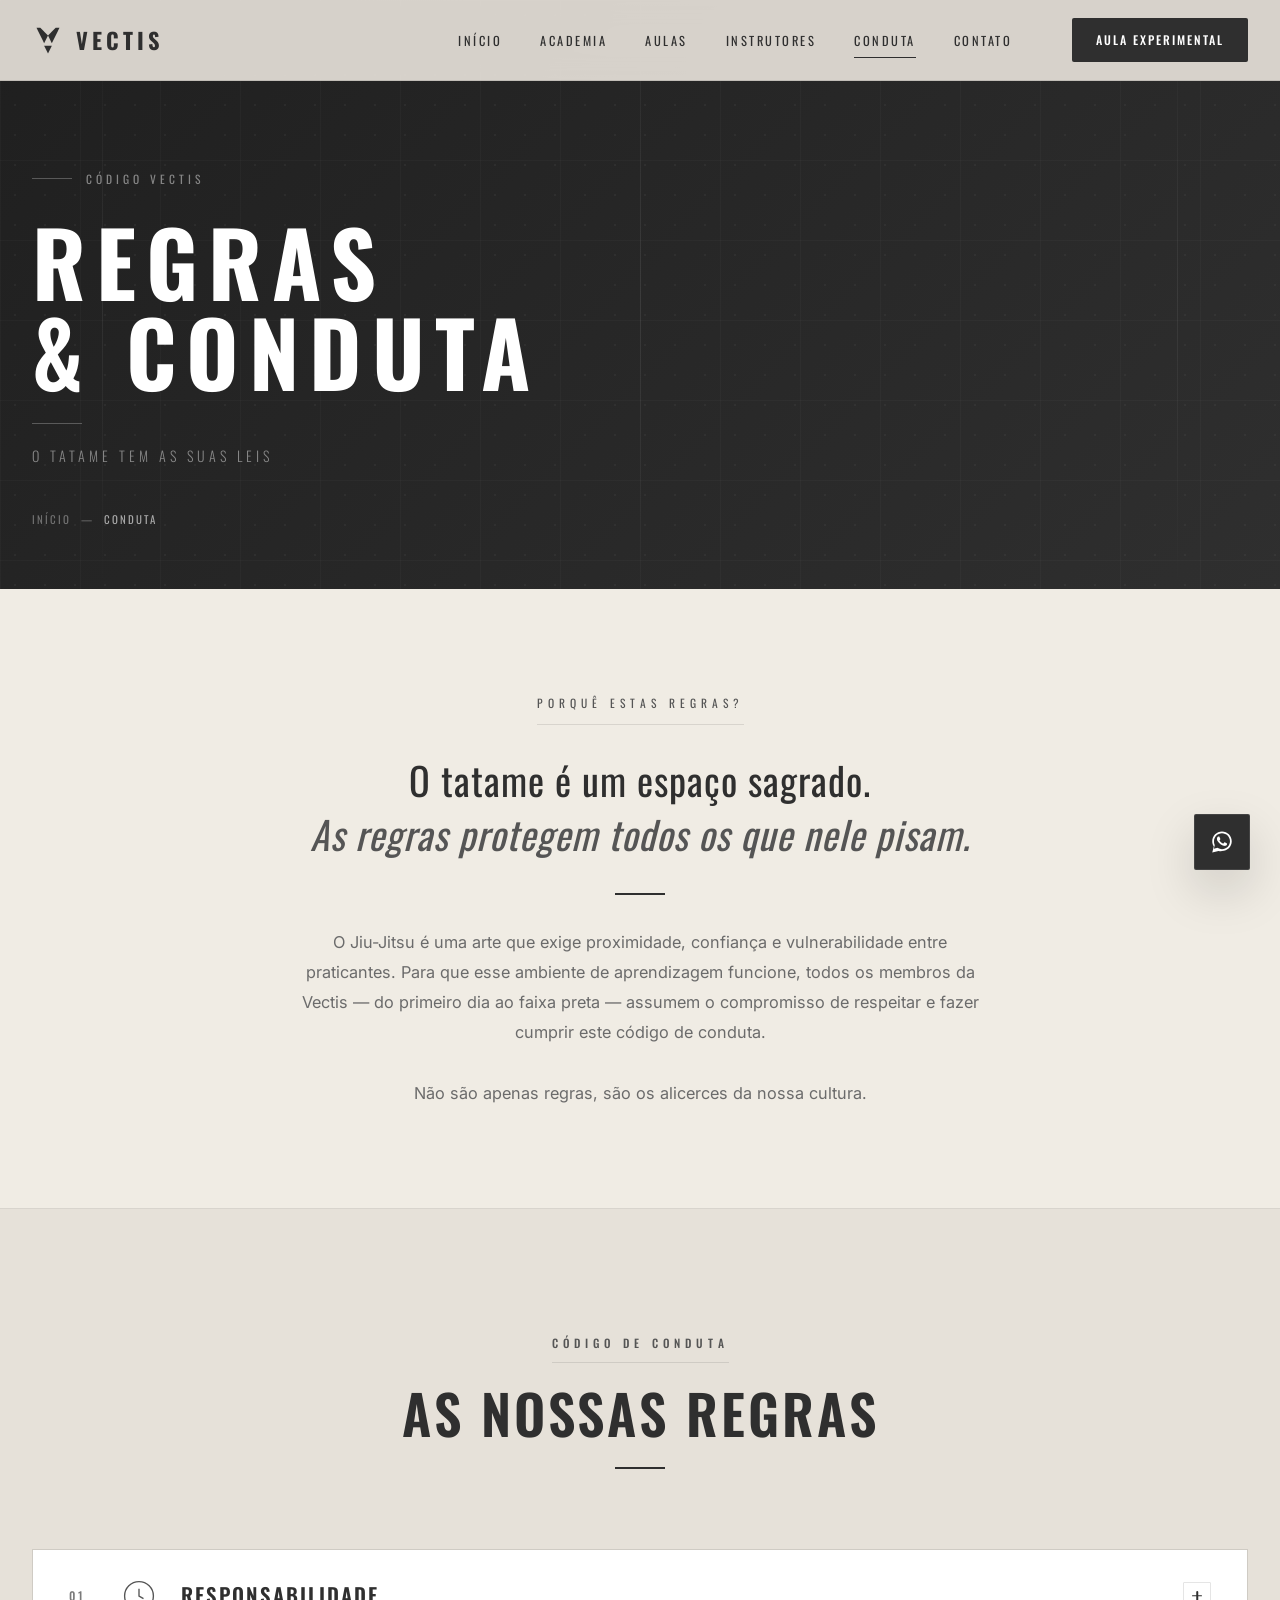
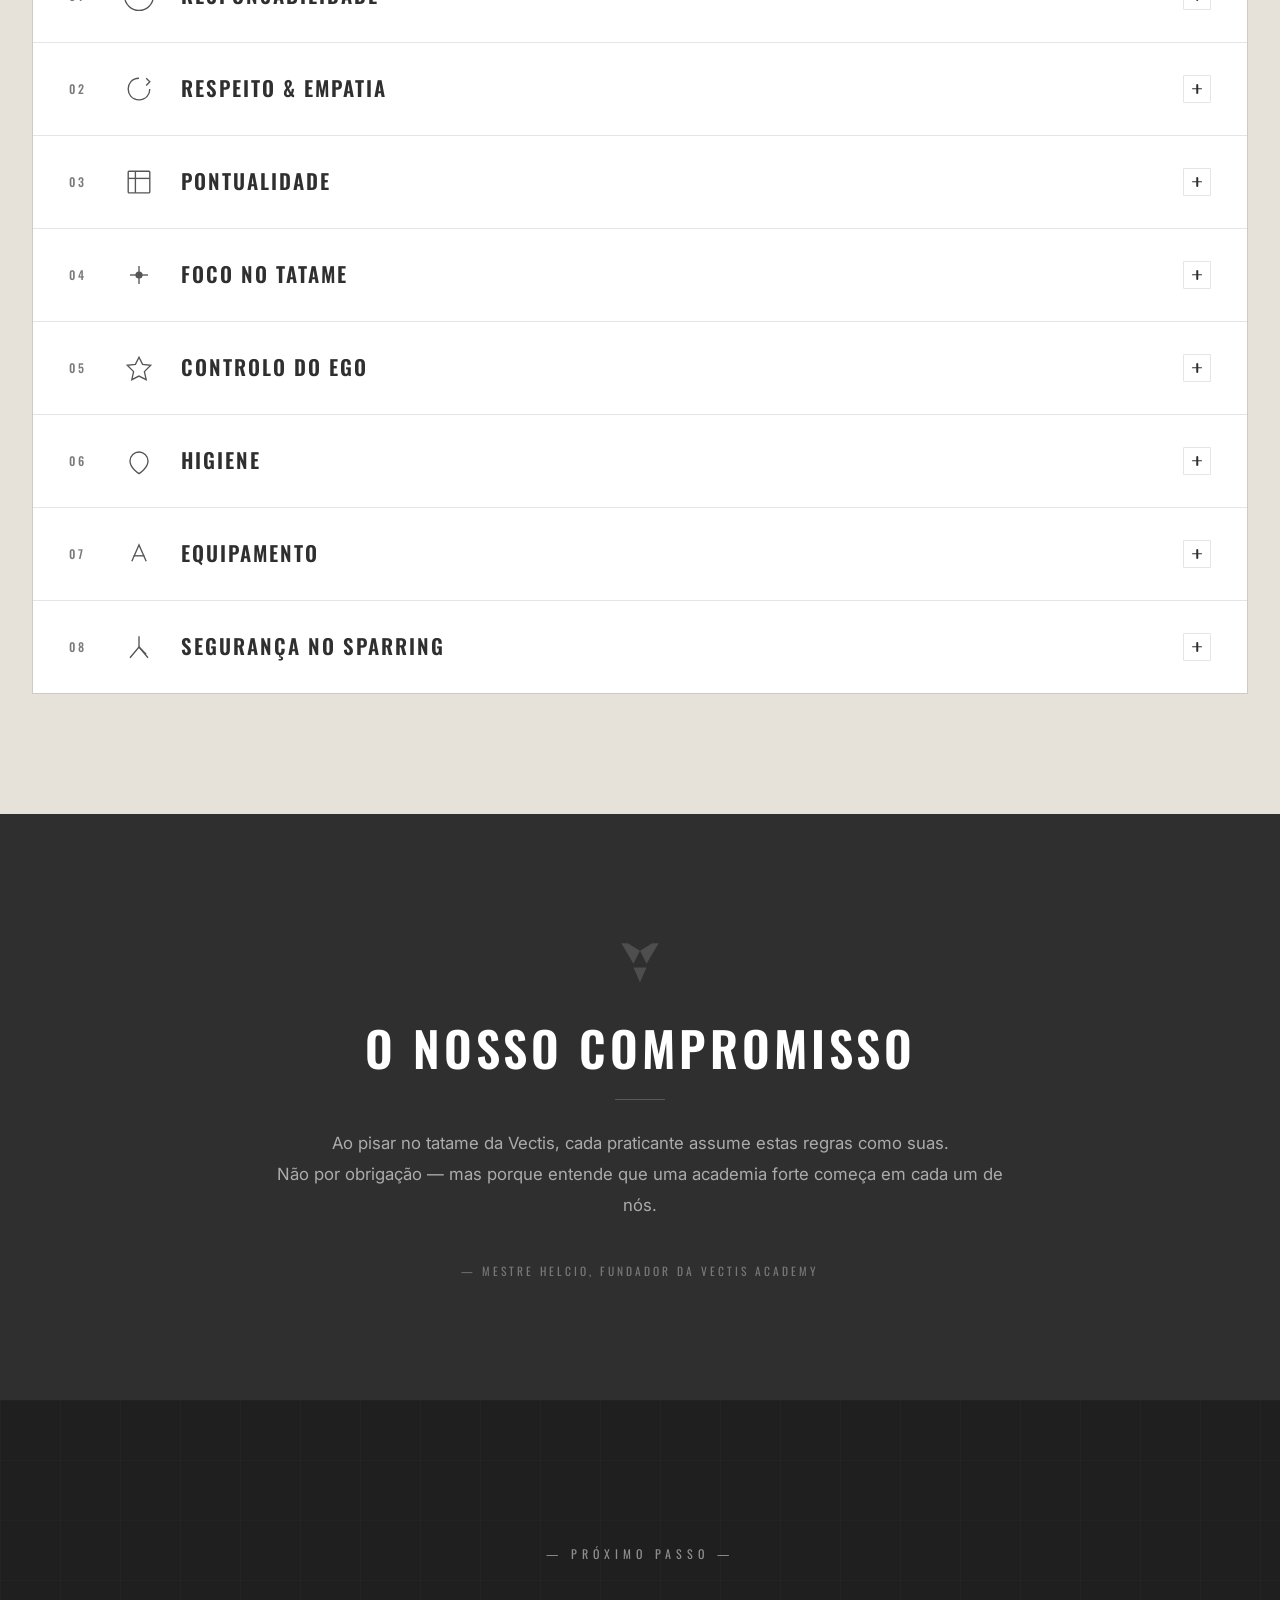
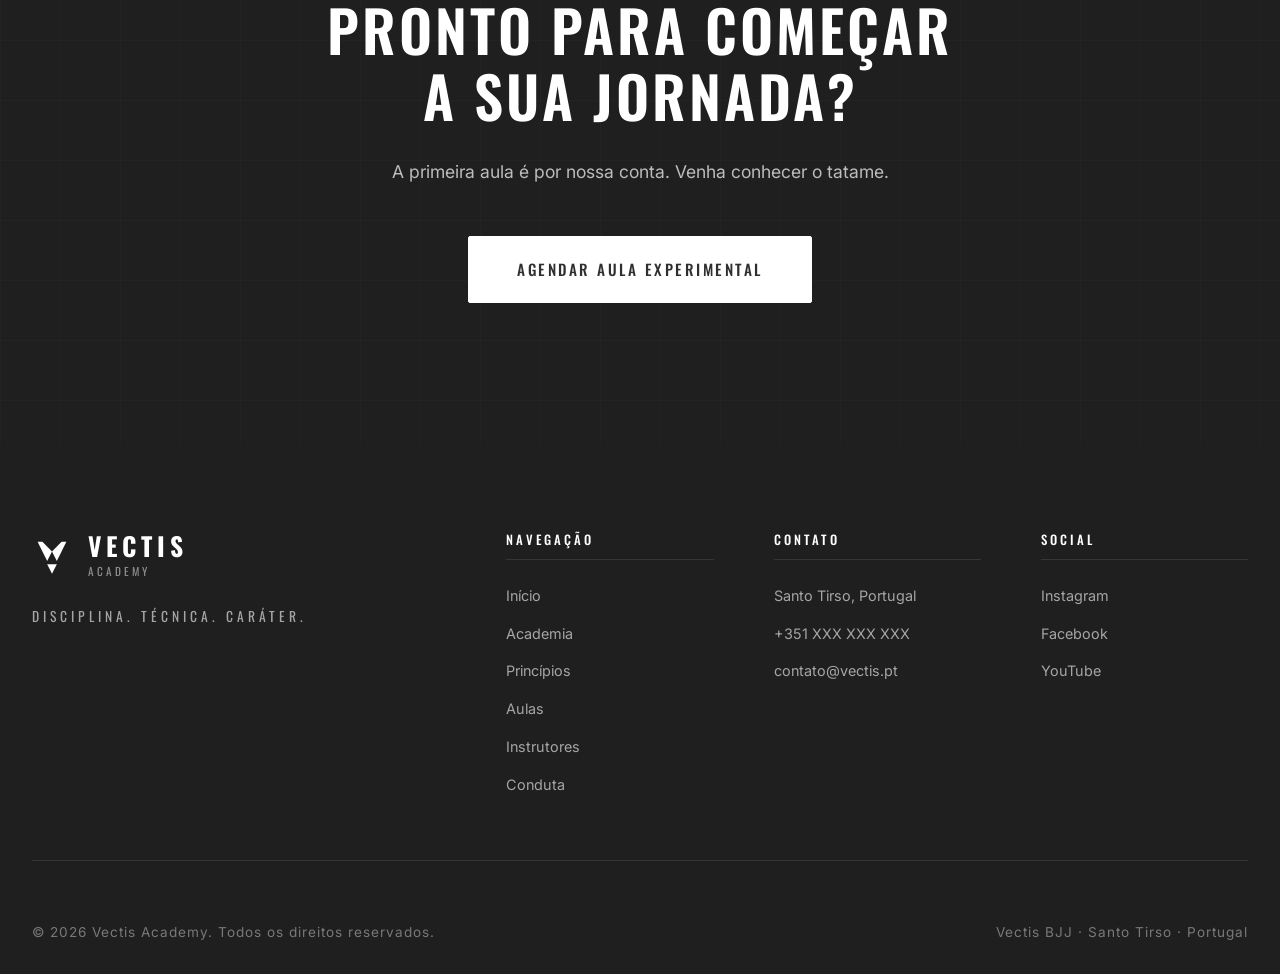
==== conduta.html @ 17b8d573 "initial commit" ====
<!DOCTYPE html>
<html lang="pt-PT">

<head>
    <meta charset="UTF-8">
    <meta name="viewport" content="width=device-width, initial-scale=1.0">
    <title>Regras & Conduta — VECTIS Academy</title>
    <meta name="description"
        content="Código de conduta da VECTIS Academy. Respeito, higiene, disciplina e ego controlado — as regras que definem a nossa cultura de tatame.">
    <link rel="preconnect" href="https://fonts.googleapis.com">
    <link rel="preconnect" href="https://fonts.gstatic.com" crossorigin>
    <link
        href="https://fonts.googleapis.com/css2?family=Oswald:wght@300;400;500;600;700&family=Inter:wght@300;400;500;600;700&display=swap"
        rel="stylesheet">
    <link rel="stylesheet" href="styles.css">
    <link rel="stylesheet" href="conduta.css">
</head>

<body>

    <!-- ========== HEADER ========== -->
    <header class="header" id="header">
        <nav class="nav container">
            <a href="index.html" class="nav__logo">
                <span class="nav__logo-mark">
                    <svg viewBox="0 0 100 100" fill="none" xmlns="http://www.w3.org/2000/svg">
                        <path d="M50 92 L62 68 L38 68 Z" fill="currentColor" />
                        <path d="M14 12 L38 60 L50 36 L26 12 Z" fill="currentColor" />
                        <path d="M86 12 L62 60 L50 36 L74 12 Z" fill="currentColor" />
                    </svg>
                </span>
                <span class="nav__logo-text">VECTIS</span>
            </a>
            <ul class="nav__menu" id="nav-menu">
                <li><a href="index.html" class="nav__link">Início</a></li>
                <li><a href="index.html#sobre" class="nav__link">Academia</a></li>
                <li><a href="index.html#aulas" class="nav__link">Aulas</a></li>
                <li><a href="instrutores.html" class="nav__link">Instrutores</a></li>
                <li><a href="conduta.html" class="nav__link active">Conduta</a></li>
                <li><a href="index.html#contato" class="nav__link">Contato</a></li>
            </ul>
            <a href="index.html#contato" class="nav__cta">Aula Experimental</a>
            <div class="nav__toggle" id="nav-toggle">
                <span></span><span></span><span></span>
            </div>
        </nav>
    </header>

    <!-- ========== PAGE HERO ========== -->
    <section class="page-hero">
        <div class="page-hero__bg"></div>
        <div class="page-hero__grid"></div>
        <div class="page-hero__lines">
            <span class="page-hero__line"></span>
            <span class="page-hero__line"></span>
            <span class="page-hero__line"></span>
        </div>
        <div class="container page-hero__container">
            <div class="page-hero__content reveal-up">
                <div class="page-hero__badge">
                    <span class="page-hero__badge-line"></span>
                    <span>Código Vectis</span>
                </div>
                <h1 class="page-hero__title">Regras<br>&amp; Conduta</h1>
                <div class="page-hero__divider"></div>
                <p class="page-hero__subtitle">O tatame tem as suas leis</p>
                <nav class="page-hero__breadcrumb" aria-label="Breadcrumb">
                    <a href="index.html">Início</a>
                    <span>—</span>
                    <span class="page-hero__breadcrumb--current">Conduta</span>
                </nav>
            </div>
        </div>
    </section>

    <!-- ========== INTRO ========== -->
    <section class="conduct-intro">
        <div class="container">
            <div class="conduct-intro__inner reveal-up">
                <span class="conduct-intro__label">Porquê estas regras?</span>
                <h2 class="conduct-intro__title">
                    O tatame é um espaço sagrado.<br>
                    <em>As regras protegem todos os que nele pisam.</em>
                </h2>
                <div class="conduct-intro__rule"></div>
                <p class="conduct-intro__text">
                    O Jiu-Jitsu é uma arte que exige proximidade, confiança e vulnerabilidade entre praticantes.
                    Para que esse ambiente de aprendizagem funcione, todos os membros da Vectis — do primeiro dia ao
                    faixa preta — assumem o compromisso de respeitar e fazer cumprir este código de conduta.<br><br>
                    Não são apenas regras, são os alicerces da nossa cultura.
                </p>
            </div>
        </div>
    </section>

    <!-- ========== RULES ========== -->
    <section class="rules">
        <div class="container">
            <div class="section__header">
                <span class="section__tag">Código de Conduta</span>
                <h2 class="section__title">As Nossas Regras</h2>
                <div class="section__divider"></div>
            </div>

            <div class="rules__list">

                <!-- Rule 01 -->
                <article class="rule-item reveal-up" id="rule-01">
                    <button class="rule-item__header" aria-expanded="false" aria-controls="rule-01-body">
                        <div class="rule-item__left">
                            <span class="rule-item__num">01</span>
                            <div class="rule-item__icon">
                                <svg viewBox="0 0 40 40" fill="none" stroke="currentColor" stroke-width="1.5">
                                    <circle cx="20" cy="20" r="16" />
                                    <path d="M20 12v8l5 3" />
                                </svg>
                            </div>
                            <h3 class="rule-item__title">Responsabilidade</h3>
                        </div>
                        <span class="rule-item__toggle" aria-hidden="true"></span>
                    </button>
                    <div class="rule-item__body" id="rule-01-body" role="region">
                        <div class="rule-item__content">
                            <p>Precisamos uns dos outros para evoluir, o trabalho em equipe é fundamental. As suas
                                ações afetam todos ao seu redor e a academia, seja responsável e pense bem nas
                                consequências dos seus atos antes de tomar decisões.</p>
                            <p>Consistência no treino, respeito pelo tempo
                                do instrutor e colegas, assumir os erros cometidos com humildade e vontade de
                                melhorar.</p>
                        </div>
                    </div>
                </article>

                <!-- Rule 02 -->
                <article class="rule-item reveal-up" id="rule-02">
                    <button class="rule-item__header" aria-expanded="false" aria-controls="rule-02-body">
                        <div class="rule-item__left">
                            <span class="rule-item__num">02</span>
                            <div class="rule-item__icon">
                                <svg viewBox="0 0 40 40" fill="none" stroke="currentColor" stroke-width="1.5">
                                    <path d="M20 8 C12 8 8 14 8 20 C8 26 12 32 20 32 C28 32 32 26 32 20" />
                                    <path d="M28 8 L32 12 L28 16" />
                                </svg>
                            </div>
                            <h3 class="rule-item__title">Respeito &amp; Empatia</h3>
                        </div>
                        <span class="rule-item__toggle" aria-hidden="true"></span>
                    </button>
                    <div class="rule-item__body" id="rule-02-body" role="region">
                        <div class="rule-item__content">
                            <p>Numa equipe existirão sempre diferentes opiniões é normal não concordar a 100%. No
                                entanto, isso não justifica qualquer comportamento desrespeitoso, frustrações não se
                                transformam em ataques pessoais.</p>
                            <p>Ser incapaz de entender o ponto de vista de outra pessoa não significa que essa pessoa
                                está errada, resolva divergências de forma construtiva. O respeito começa no cumprimento
                                ao entrar no tatame e estende-se ao cuidado com o parceiro de treino.</p>
                        </div>
                    </div>
                </article>

                <!-- Rule 03 -->
                <article class="rule-item reveal-up" id="rule-03">
                    <button class="rule-item__header" aria-expanded="false" aria-controls="rule-03-body">
                        <div class="rule-item__left">
                            <span class="rule-item__num">03</span>
                            <div class="rule-item__icon">
                                <svg viewBox="0 0 40 40" fill="none" stroke="currentColor" stroke-width="1.5">
                                    <rect x="8" y="8" width="24" height="24" rx="1" />
                                    <line x1="8" y1="16" x2="32" y2="16" />
                                    <line x1="16" y1="8" x2="16" y2="32" />
                                </svg>
                            </div>
                            <h3 class="rule-item__title">Pontualidade</h3>
                        </div>
                        <span class="rule-item__toggle" aria-hidden="true"></span>
                    </button>
                    <div class="rule-item__body" id="rule-03-body" role="region">
                        <div class="rule-item__content">
                            <p>Chegar na hora não é apenas um sinal de respeito para com o instrutor e os colegas de
                                treino, é essencial para uma aula eficaz. O aquecimento e a parte técnica inicial são
                                fundamentais para a segurança e progressão de todos.</p>
                            <p>Se chegar tarde, espere junto ao tatame e peça autorização ao professor antes de entrar.
                                Nunca interrompa uma aula em progresso sem aviso prévio.</p>
                        </div>
                    </div>
                </article>

                <!-- Rule 04 -->
                <article class="rule-item reveal-up" id="rule-04">
                    <button class="rule-item__header" aria-expanded="false" aria-controls="rule-04-body">
                        <div class="rule-item__left">
                            <span class="rule-item__num">04</span>
                            <div class="rule-item__icon">
                                <svg viewBox="0 0 40 40" fill="none" stroke="currentColor" stroke-width="1.5">
                                    <path d="M10 20 L30 20" />
                                    <path d="M20 10 L20 30" />
                                    <circle cx="20" cy="20" r="4" fill="currentColor" stroke="none" />
                                </svg>
                            </div>
                            <h3 class="rule-item__title">Foco no Tatame</h3>
                        </div>
                        <span class="rule-item__toggle" aria-hidden="true"></span>
                    </button>
                    <div class="rule-item__body" id="rule-04-body" role="region">
                        <div class="rule-item__content">
                            <p>O tatame é um local de treino e aprendizagem. Deixe telemóveis, distrações e conversas
                                fora do tema na zona de descanso. Embora momentos de leveza sejam naturais, evite
                                abordar assuntos de caráter político, religioso ou outros temas que dividam opiniões.
                            </p>
                            <p>Respeite o espaço, respeite quem está a treinar consigo, e entre no tatame com a intenção
                                clara: aprender e evoluir.</p>
                        </div>
                    </div>
                </article>

                <!-- Rule 05 -->
                <article class="rule-item reveal-up" id="rule-05">
                    <button class="rule-item__header" aria-expanded="false" aria-controls="rule-05-body">
                        <div class="rule-item__left">
                            <span class="rule-item__num">05</span>
                            <div class="rule-item__icon">
                                <svg viewBox="0 0 40 40" fill="none" stroke="currentColor" stroke-width="1.5">
                                    <path d="M20 8 L24 16 L33 17 L26 24 L28 33 L20 29 L12 33 L14 24 L7 17 L16 16 Z" />
                                </svg>
                            </div>
                            <h3 class="rule-item__title">Controlo do Ego</h3>
                        </div>
                        <span class="rule-item__toggle" aria-hidden="true"></span>
                    </button>
                    <div class="rule-item__body" id="rule-05-body" role="region">
                        <div class="rule-item__content">
                            <p>Para garantir o melhor ambiente de treino, todos têm de reconhecer as capacidades e
                                limitações do colega de treino. Mantenha o ego sob controlo e seja humilde tanto na
                                vitória como na derrota.</p>
                            <p>Se for apanhado <em>tap</em>, sorria, ajuste o kimono e tente novamente.<br>
                                Se apanhar alguém, respeite o tap, ajuste o kimono e tente novamente.<br>
                                A luta técnica é uma ferramenta de aprendizagem, não uma competição, persistir com força
                                excessiva não é
                                técnica é risco.</p>
                        </div>
                    </div>
                </article>

                <!-- Rule 06 -->
                <article class="rule-item reveal-up" id="rule-06">
                    <button class="rule-item__header" aria-expanded="false" aria-controls="rule-06-body">
                        <div class="rule-item__left">
                            <span class="rule-item__num">06</span>
                            <div class="rule-item__icon">
                                <svg viewBox="0 0 40 40" fill="none" stroke="currentColor" stroke-width="1.5">
                                    <path
                                        d="M20 10 C15 10 10 14 10 20 C10 28 20 34 20 34 C20 34 30 28 30 20 C30 14 25 10 20 10Z" />
                                </svg>
                            </div>
                            <h3 class="rule-item__title">Higiene</h3>
                        </div>
                        <span class="rule-item__toggle" aria-hidden="true"></span>
                    </button>
                    <div class="rule-item__body" id="rule-06-body" role="region">
                        <div class="rule-item__content">
                            <p>A higiene é inegociável para a saúde de todos na academia. O Jiu-Jitsu é uma arte onde os
                                praticantes interagem em contacto muito próximo a responsabilidade é coletiva.</p>
                            <ul class="rule-list">
                                <li>Não pise o tatame com sapatos</li>
                                <li>Lave o kimono após cada aula (a faixa também!)</li>
                                <li>Tome banho antes de treinar</li>
                                <li>Mantenha unhas das mãos e pés cortadas</li>
                                <li>Cuide da higiene oral o mau hálito perturba o treino</li>
                                <li>Não treine se estiver doente ou com infeções de pele</li>
                            </ul>
                        </div>
                    </div>
                </article>

                <!-- Rule 07 -->
                <article class="rule-item reveal-up" id="rule-07">
                    <button class="rule-item__header" aria-expanded="false" aria-controls="rule-07-body">
                        <div class="rule-item__left">
                            <span class="rule-item__num">07</span>
                            <div class="rule-item__icon">
                                <svg viewBox="0 0 40 40" fill="none" stroke="currentColor" stroke-width="1.5">
                                    <path d="M12 28 L20 10 L28 28" />
                                    <line x1="14" y1="22" x2="26" y2="22" />
                                </svg>
                            </div>
                            <h3 class="rule-item__title">Equipamento</h3>
                        </div>
                        <span class="rule-item__toggle" aria-hidden="true"></span>
                    </button>
                    <div class="rule-item__body" id="rule-07-body" role="region">
                        <div class="rule-item__content">
                            <p>Vista-se de forma adequada à aula kimono para aulas de Gi, rashguard e calções/shorts
                                para No-Gi. O equipamento deve estar sempre limpo e em bom estado.</p>
                            <ul class="rule-list">
                                <li>Use sempre rashguard e lycra comprida por baixo do kimono</li>
                                <li>Roupa íntima adequada é obrigatória</li>
                                <li>Remova todas as joias antes de entrar no tatame</li>
                                <li>Equipamento rasgado ou danificado deve ser substituído</li>
                            </ul>
                        </div>
                    </div>
                </article>

                <!-- Rule 08 -->
                <article class="rule-item reveal-up" id="rule-08">
                    <button class="rule-item__header" aria-expanded="false" aria-controls="rule-08-body">
                        <div class="rule-item__left">
                            <span class="rule-item__num">08</span>
                            <div class="rule-item__icon">
                                <svg viewBox="0 0 40 40" fill="none" stroke="currentColor" stroke-width="1.5">
                                    <path d="M20 8 L20 20 L28 28" />
                                    <path d="M10 32 L20 20 L30 32" />
                                </svg>
                            </div>
                            <h3 class="rule-item__title">Segurança no Sparring</h3>
                        </div>
                        <span class="rule-item__toggle" aria-expanded="false" aria-controls="rule-08-body">
                    </button>
                    <div class="rule-item__body" id="rule-08-body" role="region">
                        <div class="rule-item__content">
                            <p>Perante uma finalização, reconheça quando chegou ao seu limite e tap. O seu colega não
                                deve agir como se a sua vida dependesse da finalização. Se não tiver a certeza do que
                                está a fazer pare. Seja sempre responsável pela sua segurança e pela dos outros.</p>
                            <p>O sparring existe para aprender, não para ganhar. Adapte a intensidade ao nível do
                                parceiro. Com iniciantes, seja um guia não um adversário.</p>
                        </div>
                    </div>
                </article>

            </div>
        </div>
    </section>

    <!-- ========== COMMITMENT ========== -->
    <section class="commitment">
        <div class="container">
            <div class="commitment__inner reveal-up">
                <div class="commitment__icon">
                    <svg viewBox="0 0 60 60" fill="none" xmlns="http://www.w3.org/2000/svg">
                        <path d="M30 52 L37 36 L23 36 Z" fill="currentColor" />
                        <path d="M10 10 L23 32 L30 18 L17 10 Z" fill="currentColor" />
                        <path d="M50 10 L37 32 L30 18 L43 10 Z" fill="currentColor" />
                    </svg>
                </div>
                <h2 class="commitment__title">O Nosso Compromisso</h2>
                <div class="commitment__rule"></div>
                <p class="commitment__text">
                    Ao pisar no tatame da Vectis, cada praticante assume estas regras como suas.<br>
                    Não por obrigação — mas porque entende que uma academia forte começa em cada um de nós.
                </p>
                <div class="commitment__signature">
                    <span>— Mestre Helcio, Fundador da Vectis Academy</span>
                </div>
            </div>
        </div>
    </section>

    <!-- ========== CTA ========== -->
    <section class="cta">
        <div class="container">
            <div class="cta__content reveal-up">
                <span class="cta__label">— Próximo Passo —</span>
                <h2 class="cta__title">Pronto para começar<br>a sua jornada?</h2>
                <p class="cta__text">A primeira aula é por nossa conta. Venha conhecer o tatame.</p>
                <a href="index.html#contato" class="btn btn--primary btn--large">Agendar Aula Experimental</a>
            </div>
        </div>
    </section>

    <!-- ========== FOOTER ========== -->
    <footer class="footer">
        <div class="container">
            <div class="footer__top">
                <div class="footer__brand">
                    <div class="footer__logo">
                        <svg viewBox="0 0 100 100" fill="none" xmlns="http://www.w3.org/2000/svg">
                            <path d="M50 92 L62 68 L38 68 Z" fill="currentColor" />
                            <path d="M14 12 L38 60 L50 36 L26 12 Z" fill="currentColor" />
                            <path d="M86 12 L62 60 L50 36 L74 12 Z" fill="currentColor" />
                        </svg>
                        <div>
                            <span class="footer__logo-text">VECTIS</span>
                            <span class="footer__logo-sub">Academy</span>
                        </div>
                    </div>
                    <p class="footer__tagline">Disciplina. Técnica. Caráter.</p>
                </div>
                <div class="footer__col">
                    <h4>Navegação</h4>
                    <ul>
                        <li><a href="index.html">Início</a></li>
                        <li><a href="index.html#sobre">Academia</a></li>
                        <li><a href="index.html#valores">Princípios</a></li>
                        <li><a href="index.html#aulas">Aulas</a></li>
                        <li><a href="instrutores.html">Instrutores</a></li>
                        <li><a href="conduta.html">Conduta</a></li>
                    </ul>
                </div>
                <div class="footer__col">
                    <h4>Contato</h4>
                    <ul>
                        <li>Santo Tirso, Portugal</li>
                        <li>+351 XXX XXX XXX</li>
                        <li>contato@vectis.pt</li>
                    </ul>
                </div>
                <div class="footer__col">
                    <h4>Social</h4>
                    <ul>
                        <li><a href="#">Instagram</a></li>
                        <li><a href="#">Facebook</a></li>
                        <li><a href="#">YouTube</a></li>
                    </ul>
                </div>
            </div>
            <div class="footer__bottom">
                <p>&copy; 2026 Vectis Academy. Todos os direitos reservados.</p>
                <p>Vectis BJJ · Santo Tirso · Portugal</p>
            </div>
        </div>
    </footer>

    <!-- WhatsApp Float -->
    <a href="https://wa.me/351000000000" target="_blank" class="whatsapp-float" aria-label="WhatsApp">
        <svg viewBox="0 0 32 32" fill="currentColor">
            <path
                d="M16.001 3C9.373 3 4 8.373 4 15c0 2.382.69 4.6 1.876 6.477L4 29l7.692-1.84A11.94 11.94 0 0016 27c6.627 0 12-5.373 12-12S22.628 3 16.001 3zm0 21.818c-1.85 0-3.582-.518-5.057-1.41l-.362-.215-4.564 1.092 1.114-4.448-.236-.376A9.778 9.778 0 016.182 15c0-5.418 4.4-9.818 9.818-9.818 5.42 0 9.819 4.4 9.819 9.818 0 5.42-4.4 9.818-9.819 9.818zm5.604-7.36c-.307-.154-1.815-.895-2.096-.998-.281-.103-.486-.154-.69.154-.205.307-.793.998-.972 1.203-.179.205-.358.231-.665.077-.307-.154-1.295-.477-2.466-1.521-.911-.812-1.527-1.815-1.706-2.122-.179-.307-.019-.473.135-.626.139-.138.307-.358.461-.537.154-.179.205-.307.307-.512.103-.205.051-.384-.026-.538-.077-.154-.69-1.665-.946-2.28-.249-.598-.502-.517-.69-.527l-.589-.011a1.13 1.13 0 00-.819.384c-.282.307-1.075 1.05-1.075 2.561s1.1 2.971 1.254 3.176c.154.205 2.165 3.305 5.244 4.633.733.317 1.305.506 1.751.647.736.234 1.405.201 1.934.122.59-.088 1.815-.741 2.071-1.457.256-.716.256-1.33.179-1.457-.077-.128-.281-.205-.589-.358z" />
        </svg>
    </a>

    <script src="conduta.js"></script>
</body>

</html>
---- styles.css ----
/* ============================================
   VECTIS MARTIAL ACADEMY - Stylesheet Final
   ============================================ */

/* ===== VARIÁVEIS ===== */
:root {
    --color-gunmetal: #2F2F2F;
    --color-gunmetal-deep: #1f1f1f;
    --color-steel: #555555;
    --color-steel-light: #7a7a7a;
    --color-stone: #E6E1D9;
    --color-stone-light: #f0ece4;
    --color-stone-dark: #d4cec3;
    --color-bronze: #8C6A3E;
    --color-white: #ffffff;
    --color-text: #2F2F2F;
    --color-text-light: #6b6b6b;
    --color-border: rgba(47, 47, 47, 0.12);

    --font-display: 'Oswald', sans-serif;
    --font-body: 'Inter', sans-serif;

    --transition: 0.3s cubic-bezier(0.4, 0, 0.2, 1);
    --transition-slow: 0.6s cubic-bezier(0.4, 0, 0.2, 1);

    --shadow-sm: 0 2px 8px rgba(0, 0, 0, 0.06);
    --shadow-md: 0 8px 24px rgba(0, 0, 0, 0.10);
    --shadow-lg: 0 20px 50px rgba(0, 0, 0, 0.15);
}

/* ===== RESET ===== */
* {
    margin: 0;
    padding: 0;
    box-sizing: border-box;
}

html {
    scroll-behavior: smooth;
    scroll-padding-top: 80px;
}

body {
    font-family: var(--font-body);
    color: var(--color-text);
    line-height: 1.65;
    background: var(--color-stone);
    overflow-x: hidden;
    -webkit-font-smoothing: antialiased;
    -moz-osx-font-smoothing: grayscale;
}

img {
    max-width: 100%;
    display: block;
}

a {
    text-decoration: none;
    color: inherit;
}

ul {
    list-style: none;
}

button {
    cursor: pointer;
    border: none;
    font-family: inherit;
}

.container {
    width: 100%;
    max-width: 1280px;
    margin: 0 auto;
    padding: 0 32px;
}

h1,
h2,
h3,
h4,
h5 {
    font-family: var(--font-display);
    font-weight: 600;
    letter-spacing: 1px;
    line-height: 1.1;
    color: var(--color-gunmetal);
}

/* ===== BOTÕES ===== */
.btn {
    display: inline-flex;
    align-items: center;
    justify-content: center;
    padding: 16px 36px;
    font-family: var(--font-display);
    font-weight: 500;
    font-size: 0.85rem;
    letter-spacing: 2.5px;
    text-transform: uppercase;
    transition: all var(--transition);
    border: 1px solid transparent;
    cursor: pointer;
    border-radius: 2px;
    position: relative;
    overflow: hidden;
}

.btn--primary {
    background: var(--color-gunmetal);
    color: var(--color-white);
    border-color: var(--color-gunmetal);
}

.btn--primary:hover {
    background: var(--color-steel);
    border-color: var(--color-steel);
    transform: translateY(-2px);
    box-shadow: var(--shadow-md);
}

.btn--secondary {
    background: transparent;
    color: var(--color-gunmetal);
    border-color: var(--color-gunmetal);
}

.btn--secondary:hover {
    background: var(--color-gunmetal);
    color: var(--color-white);
}

.btn--large {
    padding: 20px 48px;
    font-size: 0.95rem;
}

.btn--block {
    width: 100%;
}

/* ===== HEADER ===== */
.header {
    position: fixed;
    top: 0;
    left: 0;
    right: 0;
    z-index: 1000;
    background: rgba(230, 225, 217, 0.92);
    backdrop-filter: blur(12px);
    transition: all var(--transition);
    border-bottom: 1px solid var(--color-border);
}

.header.scrolled {
    background: rgba(230, 225, 217, 0.98);
    box-shadow: var(--shadow-sm);
}

.nav {
    display: flex;
    justify-content: space-between;
    align-items: center;
    height: 80px;
    gap: 30px;
}

.nav__logo {
    display: flex;
    align-items: center;
    gap: 12px;
    color: var(--color-gunmetal);
}

.nav__logo-mark {
    width: 32px;
    height: 32px;
    color: var(--color-gunmetal);
}

.nav__logo-mark svg {
    width: 100%;
    height: 100%;
}

.nav__logo-text {
    font-family: var(--font-display);
    font-size: 1.4rem;
    font-weight: 700;
    letter-spacing: 4px;
    color: var(--color-gunmetal);
}

.nav__menu {
    display: flex;
    gap: 38px;
    margin-left: auto;
    margin-right: 30px;
}

.nav__link {
    color: var(--color-gunmetal);
    font-family: var(--font-display);
    font-size: 0.78rem;
    font-weight: 400;
    letter-spacing: 2.5px;
    text-transform: uppercase;
    position: relative;
    padding: 8px 0;
    transition: color var(--transition);
}

.nav__link::after {
    content: '';
    position: absolute;
    bottom: 0;
    left: 0;
    width: 0;
    height: 1px;
    background: var(--color-gunmetal);
    transition: width var(--transition);
}

.nav__link:hover::after,
.nav__link.active::after {
    width: 100%;
}

.nav__cta {
    display: inline-flex;
    align-items: center;
    padding: 12px 24px;
    background: var(--color-gunmetal);
    color: var(--color-white);
    font-family: var(--font-display);
    font-size: 0.75rem;
    font-weight: 500;
    letter-spacing: 2px;
    text-transform: uppercase;
    border-radius: 2px;
    transition: all var(--transition);
}

.nav__cta:hover {
    background: var(--color-steel);
    transform: translateY(-2px);
}

.nav__toggle {
    display: none;
    flex-direction: column;
    gap: 5px;
    cursor: pointer;
}

.nav__toggle span {
    width: 28px;
    height: 2px;
    background: var(--color-gunmetal);
    transition: var(--transition);
}

/* ===== HERO ===== */
.hero {
    position: relative;
    min-height: 100vh;
    display: flex;
    align-items: center;
    background: var(--color-gunmetal);
    color: var(--color-white);
    overflow: hidden;
    padding-top: 80px;
}

.hero__bg {
    position: absolute;
    inset: 0;
    background: linear-gradient(135deg, var(--color-gunmetal-deep) 0%, var(--color-gunmetal) 100%);
}

.hero__bg::before {
    content: '';
    position: absolute;
    inset: 0;
    background-image: radial-gradient(rgba(255, 255, 255, 0.04) 1px, transparent 1px);
    background-size: 30px 30px;
    opacity: 0.6;
}

/* Padrão sutil de triângulos (V) no fundo */
.hero__bg::after {
    content: '';
    position: absolute;
    inset: 0;
    background-image: url("data:image/svg+xml,%3Csvg xmlns='http://www.w3.org/2000/svg' width='200' height='200' viewBox='0 0 200 200'%3E%3Cpath d='M100 160 L130 110 L70 110 Z' fill='none' stroke='rgba(255,255,255,0.025)' stroke-width='1'/%3E%3Cpath d='M40 40 L70 90 L100 40 Z' fill='none' stroke='rgba(255,255,255,0.025)' stroke-width='1'/%3E%3Cpath d='M160 40 L130 90 L100 40 Z' fill='none' stroke='rgba(255,255,255,0.025)' stroke-width='1'/%3E%3C/svg%3E");
    background-size: 200px 200px;
    pointer-events: none;
}

.hero__grid-pattern {
    position: absolute;
    inset: 0;
    background-image:
        linear-gradient(rgba(255, 255, 255, 0.025) 1px, transparent 1px),
        linear-gradient(90deg, rgba(255, 255, 255, 0.025) 1px, transparent 1px);
    background-size: 80px 80px;
    pointer-events: none;
}

.hero__lines {
    position: absolute;
    inset: 0;
    display: flex;
    justify-content: space-between;
    padding: 0 8%;
    pointer-events: none;
}

.hero__line {
    width: 1px;
    height: 100%;
    background: linear-gradient(to bottom, transparent 0%, rgba(255, 255, 255, 0.08) 50%, transparent 100%);
}

.hero__container {
    display: grid;
    grid-template-columns: 1.3fr 1fr;
    gap: 80px;
    align-items: center;
    position: relative;
    z-index: 1;
}

.hero__content {
    animation: fadeInUp 1s ease;
}

.hero__badge {
    display: inline-flex;
    align-items: center;
    gap: 14px;
    font-family: var(--font-display);
    font-size: 0.72rem;
    letter-spacing: 4px;
    text-transform: uppercase;
    color: rgba(255, 255, 255, 0.6);
    margin-bottom: 36px;
    font-weight: 400;
}

.hero__badge-line {
    width: 50px;
    height: 1px;
    background: rgba(255, 255, 255, 0.4);
}

.hero__title {
    font-family: var(--font-display);
    font-size: clamp(4.5rem, 12vw, 9.5rem);
    font-weight: 700;
    letter-spacing: clamp(8px, 2vw, 18px);
    line-height: 0.95;
    margin-bottom: 24px;
    color: var(--color-white);
    text-transform: uppercase;
}

.hero__subtitle-row {
    display: flex;
    align-items: center;
    gap: 20px;
    margin-bottom: 36px;
}

.hero__subtitle-line {
    flex: 0 0 50px;
    height: 1px;
    background: rgba(255, 255, 255, 0.3);
}

.hero__subtitle {
    font-family: var(--font-display);
    font-size: clamp(0.9rem, 1.4vw, 1.1rem);
    font-weight: 300;
    letter-spacing: 6px;
    text-transform: uppercase;
    color: rgba(255, 255, 255, 0.8);
}

.hero__tagline {
    font-family: var(--font-display);
    font-size: clamp(1.1rem, 1.8vw, 1.4rem);
    font-weight: 400;
    letter-spacing: 4px;
    text-transform: uppercase;
    color: var(--color-white);
    margin-bottom: 28px;
}

.hero__description {
    font-size: 1.05rem;
    line-height: 1.8;
    margin-bottom: 44px;
    color: rgba(255, 255, 255, 0.7);
    max-width: 520px;
}

.hero__buttons {
    display: flex;
    gap: 16px;
    flex-wrap: wrap;
    margin-bottom: 60px;
}

.hero .btn--secondary {
    background: transparent;
    color: var(--color-white);
    border-color: rgba(255, 255, 255, 0.4);
}

.hero .btn--secondary:hover {
    background: var(--color-white);
    color: var(--color-gunmetal);
    border-color: var(--color-white);
}

.hero__stats {
    display: flex;
    gap: 50px;
    padding-top: 40px;
    border-top: 1px solid rgba(255, 255, 255, 0.1);
}

.hero__stat {
    display: flex;
    align-items: center;
    gap: 14px;
}

.hero__stat-num {
    font-family: var(--font-display);
    font-size: 2.5rem;
    font-weight: 600;
    color: var(--color-white);
    line-height: 1;
}

.hero__stat-label {
    font-size: 0.7rem;
    letter-spacing: 2.5px;
    text-transform: uppercase;
    color: rgba(255, 255, 255, 0.5);
    line-height: 1.4;
    font-weight: 500;
}

/* ===== EMBLEMA ANIMADO COM A LOGO REAL (formato V) ===== */
.hero__emblem {
    display: flex;
    justify-content: center;
    align-items: center;
}

.emblem {
    position: relative;
    width: 460px;
    height: 460px;
    display: flex;
    align-items: center;
    justify-content: center;
    animation: float 6s ease-in-out infinite;
    transition: transform 0.4s ease-out;
}

.emblem__ring {
    position: absolute;
    border-radius: 50%;
}

.emblem__ring--outer {
    inset: 0;
    border: 1px dashed rgba(255, 255, 255, 0.12);
    animation: rotate 40s linear infinite;
}

.emblem__ring--middle {
    inset: 40px;
    border: 1px solid rgba(255, 255, 255, 0.06);
    animation: rotate 60s linear infinite reverse;
}

.emblem__logo {
    width: 70%;
    height: 70%;
    position: relative;
    z-index: 2;
    filter:
        drop-shadow(0 12px 30px rgba(0, 0, 0, 0.6)) drop-shadow(0 4px 8px rgba(0, 0, 0, 0.4));
}

.emblem__logo svg {
    width: 100%;
    height: 100%;
}

.emblem__triangle {
    transform-origin: center;
    animation: triangleGlow 4s ease-in-out infinite;
}

.emblem__triangle--bottom {
    animation-delay: 0s;
}

.emblem__triangle--left {
    animation-delay: 0.6s;
}

.emblem__triangle--right {
    animation-delay: 1.2s;
}

.emblem__corner {
    position: absolute;
    width: 36px;
    height: 36px;
    border-color: rgba(255, 255, 255, 0.4);
    transition: all var(--transition);
}

.emblem__corner--tl {
    top: 0;
    left: 0;
    border-top: 2px solid;
    border-left: 2px solid;
}

.emblem__corner--tr {
    top: 0;
    right: 0;
    border-top: 2px solid;
    border-right: 2px solid;
}

.emblem__corner--bl {
    bottom: 0;
    left: 0;
    border-bottom: 2px solid;
    border-left: 2px solid;
}

.emblem__corner--br {
    bottom: 0;
    right: 0;
    border-bottom: 2px solid;
    border-right: 2px solid;
}

.emblem:hover .emblem__corner {
    border-color: rgba(255, 255, 255, 0.7);
    width: 44px;
    height: 44px;
}

.hero__scroll {
    position: absolute;
    bottom: 30px;
    left: 50%;
    transform: translateX(-50%);
    display: flex;
    flex-direction: column;
    align-items: center;
    gap: 10px;
    color: rgba(255, 255, 255, 0.5);
    font-family: var(--font-display);
    font-size: 0.7rem;
    letter-spacing: 3px;
    text-transform: uppercase;
    z-index: 1;
}

.hero__scroll-line {
    width: 1px;
    height: 40px;
    background: rgba(255, 255, 255, 0.4);
    animation: scrollLine 2s ease-in-out infinite;
}

/* ===== MANIFESTO ===== */
.manifesto {
    padding: 120px 0;
    background: var(--color-stone);
    position: relative;
}

.manifesto__content {
    max-width: 900px;
    margin: 0 auto;
    text-align: center;
}

.manifesto__label {
    display: inline-block;
    font-family: var(--font-display);
    font-size: 0.75rem;
    letter-spacing: 5px;
    text-transform: uppercase;
    color: var(--color-steel);
    margin-bottom: 32px;
    padding-bottom: 12px;
    border-bottom: 1px solid var(--color-border);
}

.manifesto__text {
    font-family: var(--font-display);
    font-size: clamp(1.5rem, 3.5vw, 2.6rem);
    font-weight: 400;
    line-height: 1.4;
    color: var(--color-gunmetal);
    letter-spacing: 1px;
    margin-bottom: 40px;
}

.manifesto__text em {
    font-style: italic;
    color: var(--color-steel);
}

.manifesto__text strong {
    font-weight: 700;
    color: var(--color-gunmetal);
}

.manifesto__divider {
    width: 60px;
    height: 2px;
    background: var(--color-gunmetal);
    margin: 0 auto;
}

/* ===== PILARES ===== */
.pillars {
    padding: 100px 0;
    background: var(--color-stone-light);
    border-top: 1px solid var(--color-border);
    border-bottom: 1px solid var(--color-border);
}

.pillars__grid {
    display: grid;
    grid-template-columns: repeat(4, 1fr);
    gap: 0;
}

.pillar {
    padding: 50px 36px;
    text-align: left;
    border-right: 1px solid var(--color-border);
    transition: background var(--transition);
    position: relative;
}

.pillar:last-child {
    border-right: none;
}

.pillar:hover {
    background: var(--color-white);
}

.pillar__num {
    font-family: var(--font-display);
    font-size: 0.8rem;
    letter-spacing: 3px;
    color: var(--color-steel);
    margin-bottom: 32px;
    font-weight: 500;
}

.pillar__icon {
    width: 56px;
    height: 56px;
    color: var(--color-gunmetal);
    margin-bottom: 28px;
}

.pillar__icon svg {
    width: 100%;
    height: 100%;
}

.pillar__title {
    font-size: 1.5rem;
    font-weight: 600;
    margin-bottom: 14px;
    letter-spacing: 2px;
    text-transform: uppercase;
}

.pillar__text {
    color: var(--color-text-light);
    font-size: 0.92rem;
    line-height: 1.7;
}

/* ===== SECTION HEADER ===== */
.section__header {
    max-width: 700px;
    margin: 0 auto 80px;
    text-align: center;
}

.section__tag {
    display: inline-block;
    font-family: var(--font-display);
    font-size: 0.72rem;
    letter-spacing: 5px;
    text-transform: uppercase;
    color: var(--color-steel);
    margin-bottom: 20px;
    font-weight: 500;
    padding-bottom: 10px;
    border-bottom: 1px solid var(--color-border);
}

.section__title {
    font-family: var(--font-display);
    font-size: clamp(2.2rem, 5vw, 3.4rem);
    font-weight: 600;
    color: var(--color-gunmetal);
    margin-bottom: 24px;
    line-height: 1.1;
    letter-spacing: 3px;
    text-transform: uppercase;
}

.section__divider {
    width: 50px;
    height: 2px;
    background: var(--color-gunmetal);
    margin: 0 auto 28px;
}

.section__description {
    color: var(--color-text-light);
    font-size: 1.05rem;
    line-height: 1.8;
    max-width: 600px;
    margin: 0 auto;
}

.section__header--light .section__title {
    color: var(--color-white);
}

.section__header--light .section__tag {
    color: rgba(255, 255, 255, 0.5);
    border-color: rgba(255, 255, 255, 0.15);
}

.section__header--light .section__divider {
    background: var(--color-white);
}

.section__header--light .section__description {
    color: rgba(255, 255, 255, 0.65);
}

/* ===== SOBRE ===== */
.about {
    padding: 130px 0;
    background: var(--color-stone);
}

.about__grid {
    display: grid;
    grid-template-columns: 1fr 1fr;
    gap: 0;
    border: 1px solid var(--color-border);
}

.about__card {
    padding: 64px 56px;
    background: var(--color-white);
    transition: transform var(--transition);
    position: relative;
}

.about__card:first-child {
    border-right: 1px solid var(--color-border);
}

.about__card--dark {
    background: var(--color-gunmetal);
    color: var(--color-white);
}

.about__num {
    font-family: var(--font-display);
    font-size: 0.78rem;
    letter-spacing: 4px;
    text-transform: uppercase;
    color: var(--color-steel);
    margin-bottom: 36px;
    padding-bottom: 16px;
    border-bottom: 1px solid var(--color-border);
    font-weight: 500;
}

.about__card--dark .about__num {
    color: rgba(255, 255, 255, 0.5);
    border-bottom-color: rgba(255, 255, 255, 0.15);
}

.about__title {
    font-size: 2rem;
    font-weight: 600;
    margin-bottom: 28px;
    color: var(--color-gunmetal);
    letter-spacing: 2px;
    text-transform: uppercase;
    line-height: 1.2;
}

.about__card--dark .about__title {
    color: var(--color-white);
}

.about__text {
    font-size: 1rem;
    line-height: 1.85;
    color: var(--color-text);
}

.about__card--dark .about__text {
    color: rgba(255, 255, 255, 0.8);
}

/* ===== PRINCÍPIOS ===== */
.values {
    padding: 130px 0;
    background: var(--color-gunmetal);
    color: var(--color-white);
    position: relative;
    overflow: hidden;
}

.values::before {
    content: '';
    position: absolute;
    inset: 0;
    background-image:
        linear-gradient(rgba(255, 255, 255, 0.025) 1px, transparent 1px),
        linear-gradient(90deg, rgba(255, 255, 255, 0.025) 1px, transparent 1px);
    background-size: 80px 80px;
    pointer-events: none;
}

.values__grid {
    display: grid;
    grid-template-columns: repeat(4, 1fr);
    gap: 0;
    position: relative;
    border: 1px solid rgba(255, 255, 255, 0.1);
}

.value-card {
    padding: 40px 32px;
    background: transparent;
    border-right: 1px solid rgba(255, 255, 255, 0.08);
    border-bottom: 1px solid rgba(255, 255, 255, 0.08);
    transition: all var(--transition);
    position: relative;
}

.value-card:nth-child(4n) {
    border-right: none;
}

.value-card:nth-last-child(-n+4) {
    border-bottom: none;
}

.value-card::before {
    content: '';
    position: absolute;
    top: 0;
    left: 0;
    width: 0;
    height: 2px;
    background: var(--color-white);
    transition: width 0.5s ease;
}

.value-card:hover {
    background: rgba(255, 255, 255, 0.03);
}

.value-card:hover::before {
    width: 100%;
}

.value-card__head {
    margin-bottom: 24px;
    padding-bottom: 16px;
    border-bottom: 1px solid rgba(255, 255, 255, 0.1);
}

.value-card__num {
    font-family: var(--font-display);
    font-size: 0.85rem;
    font-weight: 500;
    color: rgba(255, 255, 255, 0.5);
    letter-spacing: 3px;
}

.value-card__title {
    font-size: 1.4rem;
    font-weight: 600;
    margin-bottom: 16px;
    color: var(--color-white);
    letter-spacing: 2px;
    text-transform: uppercase;
}

.value-card__text {
    font-size: 0.88rem;
    line-height: 1.75;
    color: rgba(255, 255, 255, 0.65);
}

/* ===== TATAMES ===== */
.mats {
    padding: 130px 0;
    background: var(--color-stone-light);
}

.mats__grid {
    display: grid;
    grid-template-columns: 1fr 1fr;
    gap: 32px;
    max-width: 1100px;
    margin: 0 auto;
}

.mat-card {
    padding: 56px 44px;
    background: var(--color-white);
    border: 1px solid var(--color-border);
    position: relative;
    transition: all var(--transition);
}

.mat-card:hover {
    transform: translateY(-6px);
    box-shadow: var(--shadow-lg);
    border-color: var(--color-gunmetal);
}

.mat-card--elite {
    background: var(--color-gunmetal);
    color: var(--color-white);
    border-color: var(--color-gunmetal);
}

.mat-card--elite:hover {
    border-color: var(--color-steel);
}

.mat-card__label {
    font-family: var(--font-display);
    font-size: 0.78rem;
    letter-spacing: 4px;
    text-transform: uppercase;
    color: var(--color-steel);
    margin-bottom: 32px;
    padding-bottom: 16px;
    border-bottom: 1px solid var(--color-border);
    font-weight: 500;
}

.mat-card--elite .mat-card__label {
    color: rgba(255, 255, 255, 0.6);
    border-bottom-color: rgba(255, 255, 255, 0.15);
}

.mat-card__title {
    font-size: 2.2rem;
    font-weight: 600;
    margin-bottom: 12px;
    color: var(--color-gunmetal);
    letter-spacing: 3px;
    text-transform: uppercase;
}

.mat-card--elite .mat-card__title {
    color: var(--color-white);
}

.mat-card__subtitle {
    font-family: var(--font-display);
    font-size: 0.85rem;
    letter-spacing: 3px;
    text-transform: uppercase;
    color: var(--color-steel);
    margin-bottom: 36px;
    font-weight: 400;
}

.mat-card--elite .mat-card__subtitle {
    color: rgba(255, 255, 255, 0.6);
}

.mat-card__list li {
    padding: 16px 0;
    border-bottom: 1px solid var(--color-border);
    position: relative;
    padding-left: 28px;
    font-size: 0.95rem;
    color: var(--color-text);
}

.mat-card--elite .mat-card__list li {
    border-bottom-color: rgba(255, 255, 255, 0.1);
    color: rgba(255, 255, 255, 0.85);
}

.mat-card__list li::before {
    content: '';
    position: absolute;
    left: 0;
    top: 50%;
    transform: translateY(-50%);
    width: 12px;
    height: 1px;
    background: var(--color-gunmetal);
}

.mat-card--elite .mat-card__list li::before {
    background: var(--color-white);
}

.mat-card__list li:last-child {
    border-bottom: none;
}

/* ===== CTA ===== */
.cta {
    padding: 140px 0;
    background: var(--color-gunmetal-deep);
    color: var(--color-white);
    text-align: center;
    position: relative;
    overflow: hidden;
}

.cta::before {
    content: '';
    position: absolute;
    inset: 0;
    background-image:
        linear-gradient(rgba(255, 255, 255, 0.02) 1px, transparent 1px),
        linear-gradient(90deg, rgba(255, 255, 255, 0.02) 1px, transparent 1px);
    background-size: 60px 60px;
}

.cta__content {
    position: relative;
    z-index: 1;
    max-width: 800px;
    margin: 0 auto;
}

.cta__label {
    display: inline-block;
    font-family: var(--font-display);
    font-size: 0.75rem;
    letter-spacing: 5px;
    text-transform: uppercase;
    color: rgba(255, 255, 255, 0.5);
    margin-bottom: 32px;
}

.cta__title {
    font-family: var(--font-display);
    font-size: clamp(2.2rem, 5.5vw, 3.6rem);
    font-weight: 600;
    margin-bottom: 28px;
    letter-spacing: 3px;
    text-transform: uppercase;
    color: var(--color-white);
    line-height: 1.15;
}

.cta__text {
    font-size: 1.1rem;
    max-width: 600px;
    margin: 0 auto 48px;
    line-height: 1.8;
    color: rgba(255, 255, 255, 0.7);
}

.cta .btn--primary {
    background: var(--color-white);
    color: var(--color-gunmetal);
    border-color: var(--color-white);
}

.cta .btn--primary:hover {
    background: var(--color-stone);
    border-color: var(--color-stone);
}

/* ===== CONTATO ===== */
.contact {
    padding: 130px 0;
    background: var(--color-stone);
}

.contact__grid {
    display: grid;
    grid-template-columns: 1fr 1.4fr;
    gap: 60px;
    max-width: 1100px;
    margin: 0 auto;
}

.contact__info {
    display: flex;
    flex-direction: column;
    gap: 24px;
}

.contact__item {
    display: flex;
    align-items: flex-start;
    gap: 24px;
    padding: 28px;
    background: var(--color-white);
    border-left: 2px solid var(--color-gunmetal);
    transition: transform var(--transition);
}

.contact__item:hover {
    transform: translateX(8px);
}

.contact__item-num {
    font-family: var(--font-display);
    font-size: 0.85rem;
    letter-spacing: 3px;
    color: var(--color-steel);
    font-weight: 500;
    padding-top: 4px;
    min-width: 30px;
}

.contact__item h4 {
    font-size: 1rem;
    color: var(--color-gunmetal);
    margin-bottom: 8px;
    letter-spacing: 2px;
    text-transform: uppercase;
    font-weight: 600;
}

.contact__item p {
    color: var(--color-text-light);
    font-size: 0.95rem;
    line-height: 1.6;
}

.contact__form {
    background: var(--color-white);
    padding: 50px;
    border: 1px solid var(--color-border);
}

.contact__form-title {
    font-size: 1.4rem;
    margin-bottom: 36px;
    color: var(--color-gunmetal);
    letter-spacing: 2px;
    text-transform: uppercase;
    padding-bottom: 16px;
    border-bottom: 1px solid var(--color-border);
}

.form__row {
    display: grid;
    grid-template-columns: 1fr 1fr;
    gap: 20px;
}

.form__group {
    margin-bottom: 24px;
}

.form__group label {
    display: block;
    font-family: var(--font-display);
    font-size: 0.72rem;
    letter-spacing: 3px;
    text-transform: uppercase;
    color: var(--color-gunmetal);
    margin-bottom: 12px;
    font-weight: 500;
}

.form__group input,
.form__group textarea {
    width: 100%;
    padding: 14px 16px;
    border: 1px solid var(--color-border);
    background: var(--color-stone-light);
    font-family: var(--font-body);
    font-size: 0.95rem;
    color: var(--color-text);
    transition: all var(--transition);
    border-radius: 2px;
}

.form__group input:focus,
.form__group textarea:focus {
    outline: none;
    border-color: var(--color-gunmetal);
    background: var(--color-white);
}

.form__group textarea {
    resize: vertical;
}

/* ===== FOOTER ===== */
.footer {
    background: var(--color-gunmetal-deep);
    color: var(--color-white);
    padding: 90px 0 30px;
}

.footer__top {
    display: grid;
    grid-template-columns: 2fr 1fr 1fr 1fr;
    gap: 60px;
    margin-bottom: 60px;
    padding-bottom: 50px;
    border-bottom: 1px solid rgba(255, 255, 255, 0.1);
}

.footer__logo {
    display: flex;
    align-items: center;
    gap: 16px;
    margin-bottom: 24px;
    color: var(--color-white);
}

.footer__logo svg {
    width: 40px;
    height: 40px;
}

.footer__logo-text {
    display: block;
    font-family: var(--font-display);
    font-size: 1.6rem;
    font-weight: 700;
    letter-spacing: 5px;
    line-height: 1;
}

.footer__logo-sub {
    display: block;
    font-family: var(--font-display);
    font-size: 0.7rem;
    letter-spacing: 3px;
    color: rgba(255, 255, 255, 0.5);
    text-transform: uppercase;
    margin-top: 4px;
}

.footer__tagline {
    font-family: var(--font-display);
    font-size: 0.85rem;
    letter-spacing: 4px;
    color: rgba(255, 255, 255, 0.6);
    text-transform: uppercase;
}

.footer__col h4 {
    font-family: var(--font-display);
    font-size: 0.8rem;
    margin-bottom: 24px;
    color: var(--color-white);
    letter-spacing: 3px;
    text-transform: uppercase;
    padding-bottom: 12px;
    border-bottom: 1px solid rgba(255, 255, 255, 0.1);
    font-weight: 500;
}

.footer__col ul li {
    margin-bottom: 14px;
    font-size: 0.9rem;
    color: rgba(255, 255, 255, 0.6);
}

.footer__col a {
    color: rgba(255, 255, 255, 0.6);
    transition: color var(--transition);
}

.footer__col a:hover {
    color: var(--color-white);
}

.footer__bottom {
    display: flex;
    justify-content: space-between;
    align-items: center;
    color: rgba(255, 255, 255, 0.4);
    font-size: 0.85rem;
    letter-spacing: 1px;
}

/* ===== WHATSAPP FLOAT ===== */
.whatsapp-float {
    position: fixed;
    bottom: 30px;
    right: 30px;
    width: 56px;
    height: 56px;
    background: var(--color-gunmetal);
    color: var(--color-white);
    display: flex;
    align-items: center;
    justify-content: center;
    border-radius: 2px;
    box-shadow: var(--shadow-lg);
    z-index: 999;
    transition: all var(--transition);
    border: 1px solid rgba(255, 255, 255, 0.1);
}

.whatsapp-float:hover {
    background: var(--color-steel);
    transform: translateY(-4px);
}

.whatsapp-float svg {
    width: 26px;
    height: 26px;
}

/* ===== ANIMAÇÕES ===== */
@keyframes fadeInUp {
    from {
        opacity: 0;
        transform: translateY(40px);
    }

    to {
        opacity: 1;
        transform: translateY(0);
    }
}

@keyframes float {

    0%,
    100% {
        transform: translateY(0);
    }

    50% {
        transform: translateY(-15px);
    }
}

@keyframes rotate {
    from {
        transform: rotate(0deg);
    }

    to {
        transform: rotate(360deg);
    }
}

@keyframes triangleGlow {

    0%,
    100% {
        filter: brightness(1);
    }

    50% {
        filter: brightness(1.15);
    }
}

@keyframes scrollLine {

    0%,
    100% {
        transform: scaleY(1);
        opacity: 1;
    }

    50% {
        transform: scaleY(0.4);
        opacity: 0.3;
    }
}

.reveal {
    opacity: 0;
    transform: translateY(40px);
    transition: opacity 0.8s ease, transform 0.8s ease;
}

.reveal.active {
    opacity: 1;
    transform: translateY(0);
}

/* ===== RESPONSIVO ===== */
@media (max-width: 992px) {
    .hero__container {
        grid-template-columns: 1fr;
        gap: 60px;
        text-align: center;
    }

    .hero__emblem {
        display: none;
    }

    .hero__subtitle-row {
        justify-content: center;
    }

    .hero__buttons {
        justify-content: center;
    }

    .hero__description {
        margin-left: auto;
        margin-right: auto;
    }

    .hero__badge {
        justify-content: center;
    }

    .hero__stats {
        justify-content: center;
        flex-wrap: wrap;
        gap: 30px;
    }

    .pillars__grid {
        grid-template-columns: repeat(2, 1fr);
    }

    .pillar:nth-child(2) {
        border-right: none;
    }

    .pillar:nth-child(1),
    .pillar:nth-child(2) {
        border-bottom: 1px solid var(--color-border);
    }

    .values__grid {
        grid-template-columns: repeat(2, 1fr);
    }

    .value-card {
        border-right: 1px solid rgba(255, 255, 255, 0.08) !important;
        border-bottom: 1px solid rgba(255, 255, 255, 0.08) !important;
    }

    .value-card:nth-child(2n) {
        border-right: none !important;
    }

    .value-card:nth-last-child(-n+2) {
        border-bottom: none !important;
    }

    .about__grid {
        grid-template-columns: 1fr;
    }

    .about__card:first-child {
        border-right: none;
        border-bottom: 1px solid var(--color-border);
    }

    .mats__grid,
    .contact__grid {
        grid-template-columns: 1fr;
    }

    .footer__top {
        grid-template-columns: 1fr 1fr;
    }
}

@media (max-width: 768px) {
    .container {
        padding: 0 24px;
    }

    .nav__menu {
        position: fixed;
        top: 80px;
        right: -100%;
        flex-direction: column;
        background: var(--color-stone);
        width: 100%;
        height: calc(100vh - 80px);
        padding: 40px;
        gap: 28px;
        transition: right var(--transition);
        margin: 0;
    }

    .nav__menu.active {
        right: 0;
    }

    .nav__toggle {
        display: flex;
    }

    .nav__cta {
        display: none;
    }

    .pillars__grid {
        grid-template-columns: 1fr;
    }

    .pillar {
        border-right: none !important;
        border-bottom: 1px solid var(--color-border);
    }

    .pillar:last-child {
        border-bottom: none;
    }

    .values__grid {
        grid-template-columns: 1fr;
    }

    .value-card {
        border-right: none !important;
    }

    .footer__top {
        grid-template-columns: 1fr;
        gap: 36px;
    }

    .footer__bottom {
        flex-direction: column;
        gap: 12px;
        text-align: center;
    }

    .about__card,
    .mat-card {
        padding: 40px 28px;
    }

    .contact__form {
        padding: 32px 24px;
    }

    .form__row {
        grid-template-columns: 1fr;
        gap: 0;
    }

    .hero__buttons {
        flex-direction: column;
        width: 100%;
    }

    .hero__buttons .btn {
        width: 100%;
    }

    .hero__stats {
        gap: 20px;
    }

    .hero__stat {
        flex-direction: column;
        text-align: center;
        gap: 6px;
    }

    .whatsapp-float {
        bottom: 20px;
        right: 20px;
        width: 50px;
        height: 50px;
    }

    .whatsapp-float svg {
        width: 22px;
        height: 22px;
    }
}
---- conduta.css ----
/* ============================================
   VECTIS — conduta.css
   ============================================ */

/* ===== PAGE HERO (reutiliza padrão do instrutores) ===== */
.page-hero {
    position: relative;
    min-height: 58vh;
    display: flex;
    align-items: center;
    background: var(--color-gunmetal);
    color: var(--color-white);
    overflow: hidden;
    padding-top: 80px;
}

.page-hero__bg {
    position: absolute;
    inset: 0;
    background: linear-gradient(135deg, var(--color-gunmetal-deep) 0%, var(--color-gunmetal) 100%);
}

.page-hero__bg::before {
    content: '';
    position: absolute;
    inset: 0;
    background-image: radial-gradient(rgba(255,255,255,0.04) 1px, transparent 1px);
    background-size: 30px 30px;
}

.page-hero__grid {
    position: absolute;
    inset: 0;
    background-image:
        linear-gradient(rgba(255,255,255,0.025) 1px, transparent 1px),
        linear-gradient(90deg, rgba(255,255,255,0.025) 1px, transparent 1px);
    background-size: 80px 80px;
    pointer-events: none;
}

.page-hero__lines {
    position: absolute;
    inset: 0;
    display: flex;
    justify-content: space-between;
    padding: 0 8%;
    pointer-events: none;
}

.page-hero__line {
    width: 1px;
    height: 100%;
    background: linear-gradient(to bottom, transparent 0%, rgba(255,255,255,0.07) 50%, transparent 100%);
}

.page-hero__container {
    position: relative;
    z-index: 1;
}

.page-hero__content {
    padding: 80px 0 60px;
    max-width: 700px;
}

.page-hero__badge {
    display: inline-flex;
    align-items: center;
    gap: 14px;
    font-family: var(--font-display);
    font-size: 0.72rem;
    letter-spacing: 4px;
    text-transform: uppercase;
    color: rgba(255,255,255,0.45);
    margin-bottom: 28px;
}

.page-hero__badge-line {
    width: 40px;
    height: 1px;
    background: rgba(255,255,255,0.25);
}

.page-hero__title {
    font-family: var(--font-display);
    font-size: clamp(3rem, 7vw, 6rem);
    font-weight: 700;
    letter-spacing: clamp(4px, 1.5vw, 10px);
    line-height: 1;
    color: var(--color-white);
    text-transform: uppercase;
    margin-bottom: 28px;
}

.page-hero__divider {
    width: 50px;
    height: 1px;
    background: rgba(255,255,255,0.25);
    margin-bottom: 20px;
}

.page-hero__subtitle {
    font-family: var(--font-display);
    font-size: 0.88rem;
    letter-spacing: 4px;
    text-transform: uppercase;
    color: rgba(255,255,255,0.45);
    font-weight: 300;
}

.page-hero__breadcrumb {
    display: flex;
    align-items: center;
    gap: 10px;
    font-family: var(--font-display);
    font-size: 0.68rem;
    letter-spacing: 2px;
    text-transform: uppercase;
    color: rgba(255,255,255,0.35);
    margin-top: 44px;
}

.page-hero__breadcrumb a {
    color: rgba(255,255,255,0.35);
    transition: color var(--transition);
}

.page-hero__breadcrumb a:hover { color: rgba(255,255,255,0.7); }
.page-hero__breadcrumb--current { color: rgba(255,255,255,0.6); }

/* ===== INTRO ===== */
.conduct-intro {
    padding: 100px 0;
    background: var(--color-stone-light);
    border-bottom: 1px solid var(--color-border);
}

.conduct-intro__inner {
    max-width: 860px;
    margin: 0 auto;
    text-align: center;
}

.conduct-intro__label {
    display: inline-block;
    font-family: var(--font-display);
    font-size: 0.72rem;
    letter-spacing: 5px;
    text-transform: uppercase;
    color: var(--color-steel);
    margin-bottom: 28px;
    padding-bottom: 12px;
    border-bottom: 1px solid var(--color-border);
}

.conduct-intro__title {
    font-family: var(--font-display);
    font-size: clamp(1.5rem, 3.2vw, 2.4rem);
    font-weight: 400;
    line-height: 1.4;
    color: var(--color-gunmetal);
    letter-spacing: 1px;
    margin-bottom: 32px;
}

.conduct-intro__title em {
    font-style: italic;
    color: var(--color-steel);
}

.conduct-intro__rule {
    width: 50px;
    height: 2px;
    background: var(--color-gunmetal);
    margin: 0 auto 32px;
}

.conduct-intro__text {
    font-size: 1.02rem;
    line-height: 1.85;
    color: var(--color-text-light);
    max-width: 680px;
    margin: 0 auto;
}

/* ===== RULES SECTION ===== */
.rules {
    padding: 120px 0;
    background: var(--color-stone);
}

.rules__list {
    margin-top: 60px;
    border: 1px solid var(--color-border);
}

/* ===== ACCORDION ITEM ===== */
.rule-item {
    border-bottom: 1px solid var(--color-border);
    background: var(--color-white);
    transition: background var(--transition);
}

.rule-item:last-child {
    border-bottom: none;
}

.rule-item.is-open {
    background: var(--color-stone-light);
}

.rule-item__header {
    width: 100%;
    display: flex;
    align-items: center;
    justify-content: space-between;
    padding: 28px 36px;
    background: none;
    border: none;
    cursor: pointer;
    text-align: left;
    gap: 20px;
    transition: background var(--transition);
}

.rule-item__header:hover {
    background: var(--color-stone-light);
}

.rule-item.is-open .rule-item__header {
    background: transparent;
}

.rule-item__left {
    display: flex;
    align-items: center;
    gap: 24px;
    flex: 1;
}

.rule-item__num {
    font-family: var(--font-display);
    font-size: 0.75rem;
    letter-spacing: 3px;
    color: var(--color-steel-light);
    font-weight: 500;
    flex-shrink: 0;
    width: 28px;
}

.rule-item__icon {
    width: 36px;
    height: 36px;
    color: var(--color-steel);
    flex-shrink: 0;
    transition: color var(--transition);
}

.rule-item__icon svg {
    width: 100%;
    height: 100%;
}

.rule-item.is-open .rule-item__icon {
    color: var(--color-gunmetal);
}

.rule-item__title {
    font-family: var(--font-display);
    font-size: clamp(1rem, 2vw, 1.3rem);
    font-weight: 600;
    letter-spacing: 2px;
    color: var(--color-gunmetal);
    text-transform: uppercase;
    line-height: 1.1;
}

/* Toggle arrow */
.rule-item__toggle {
    width: 28px;
    height: 28px;
    flex-shrink: 0;
    position: relative;
    border: 1px solid var(--color-border);
    border-radius: 1px;
    transition: all var(--transition);
}

.rule-item__toggle::before,
.rule-item__toggle::after {
    content: '';
    position: absolute;
    background: var(--color-gunmetal);
    border-radius: 1px;
    transition: all var(--transition);
}

.rule-item__toggle::before {
    width: 10px;
    height: 1.5px;
    top: 50%;
    left: 50%;
    transform: translate(-50%, -50%);
}

.rule-item__toggle::after {
    width: 1.5px;
    height: 10px;
    top: 50%;
    left: 50%;
    transform: translate(-50%, -50%);
}

.rule-item.is-open .rule-item__toggle {
    background: var(--color-gunmetal);
    border-color: var(--color-gunmetal);
}

.rule-item.is-open .rule-item__toggle::before,
.rule-item.is-open .rule-item__toggle::after {
    background: var(--color-white);
}

.rule-item.is-open .rule-item__toggle::after {
    transform: translate(-50%, -50%) rotate(90deg);
    opacity: 0;
}

/* Accordion body */
.rule-item__body {
    overflow: hidden;
    max-height: 0;
    transition: max-height 0.45s cubic-bezier(0.4, 0, 0.2, 1);
}

.rule-item__body.is-open {
    max-height: 600px;
}

.rule-item__content {
    padding: 0 36px 36px 88px;
    display: flex;
    flex-direction: column;
    gap: 16px;
}

.rule-item__content p {
    font-size: 0.97rem;
    line-height: 1.85;
    color: var(--color-text-light);
}

.rule-item__content em {
    font-style: italic;
    color: var(--color-gunmetal);
    font-weight: 500;
}

.rule-list {
    list-style: none;
    display: flex;
    flex-direction: column;
    gap: 10px;
    margin-top: 4px;
}

.rule-list li {
    font-size: 0.94rem;
    color: var(--color-text-light);
    line-height: 1.6;
    padding-left: 20px;
    position: relative;
}

.rule-list li::before {
    content: '';
    position: absolute;
    left: 0;
    top: 10px;
    width: 6px;
    height: 1px;
    background: var(--color-gunmetal);
}

/* ===== COMMITMENT ===== */
.commitment {
    padding: 120px 0;
    background: var(--color-gunmetal);
    text-align: center;
}

.commitment__inner {
    max-width: 760px;
    margin: 0 auto;
}

.commitment__icon {
    width: 56px;
    height: 56px;
    color: rgba(255,255,255,0.15);
    margin: 0 auto 32px;
}

.commitment__icon svg {
    width: 100%;
    height: 100%;
}

.commitment__title {
    font-family: var(--font-display);
    font-size: clamp(1.8rem, 4vw, 3rem);
    font-weight: 600;
    letter-spacing: 4px;
    color: var(--color-white);
    text-transform: uppercase;
    margin-bottom: 24px;
}

.commitment__rule {
    width: 50px;
    height: 1px;
    background: rgba(255,255,255,0.2);
    margin: 0 auto 28px;
}

.commitment__text {
    font-size: 1.05rem;
    line-height: 1.85;
    color: rgba(255,255,255,0.6);
    margin-bottom: 40px;
}

.commitment__signature {
    font-family: var(--font-display);
    font-size: 0.72rem;
    letter-spacing: 3px;
    text-transform: uppercase;
    color: rgba(255,255,255,0.35);
}

/* ===== REVEAL ANIMATIONS ===== */
.reveal-up {
    opacity: 0;
    transform: translateY(28px);
    transition: opacity 0.7s ease, transform 0.7s ease;
}

.reveal-up.active {
    opacity: 1;
    transform: translateY(0);
}

/* ===== RESPONSIVE ===== */
@media (max-width: 992px) {
    .nav__menu {
        position: fixed;
        top: 80px;
        left: 0;
        right: 0;
        background: rgba(230, 225, 217, 0.98);
        flex-direction: column;
        gap: 0;
        padding: 20px 0;
        transform: translateY(-110%);
        transition: transform var(--transition);
        border-bottom: 1px solid var(--color-border);
        margin: 0;
    }
    .nav__menu.active { transform: translateY(0); }
    .nav__menu li { border-bottom: 1px solid var(--color-border); }
    .nav__link { display: block; padding: 16px 32px; }
    .nav__toggle { display: flex; }
}

@media (max-width: 768px) {
    .rule-item__header { padding: 22px 20px; }
    .rule-item__left { gap: 14px; }
    .rule-item__content { padding: 0 20px 28px 20px; }
    .rule-item__content p { font-size: 0.92rem; }
    .conduct-intro { padding: 70px 0; }
    .rules { padding: 80px 0; }
    .commitment { padding: 80px 0; }
}
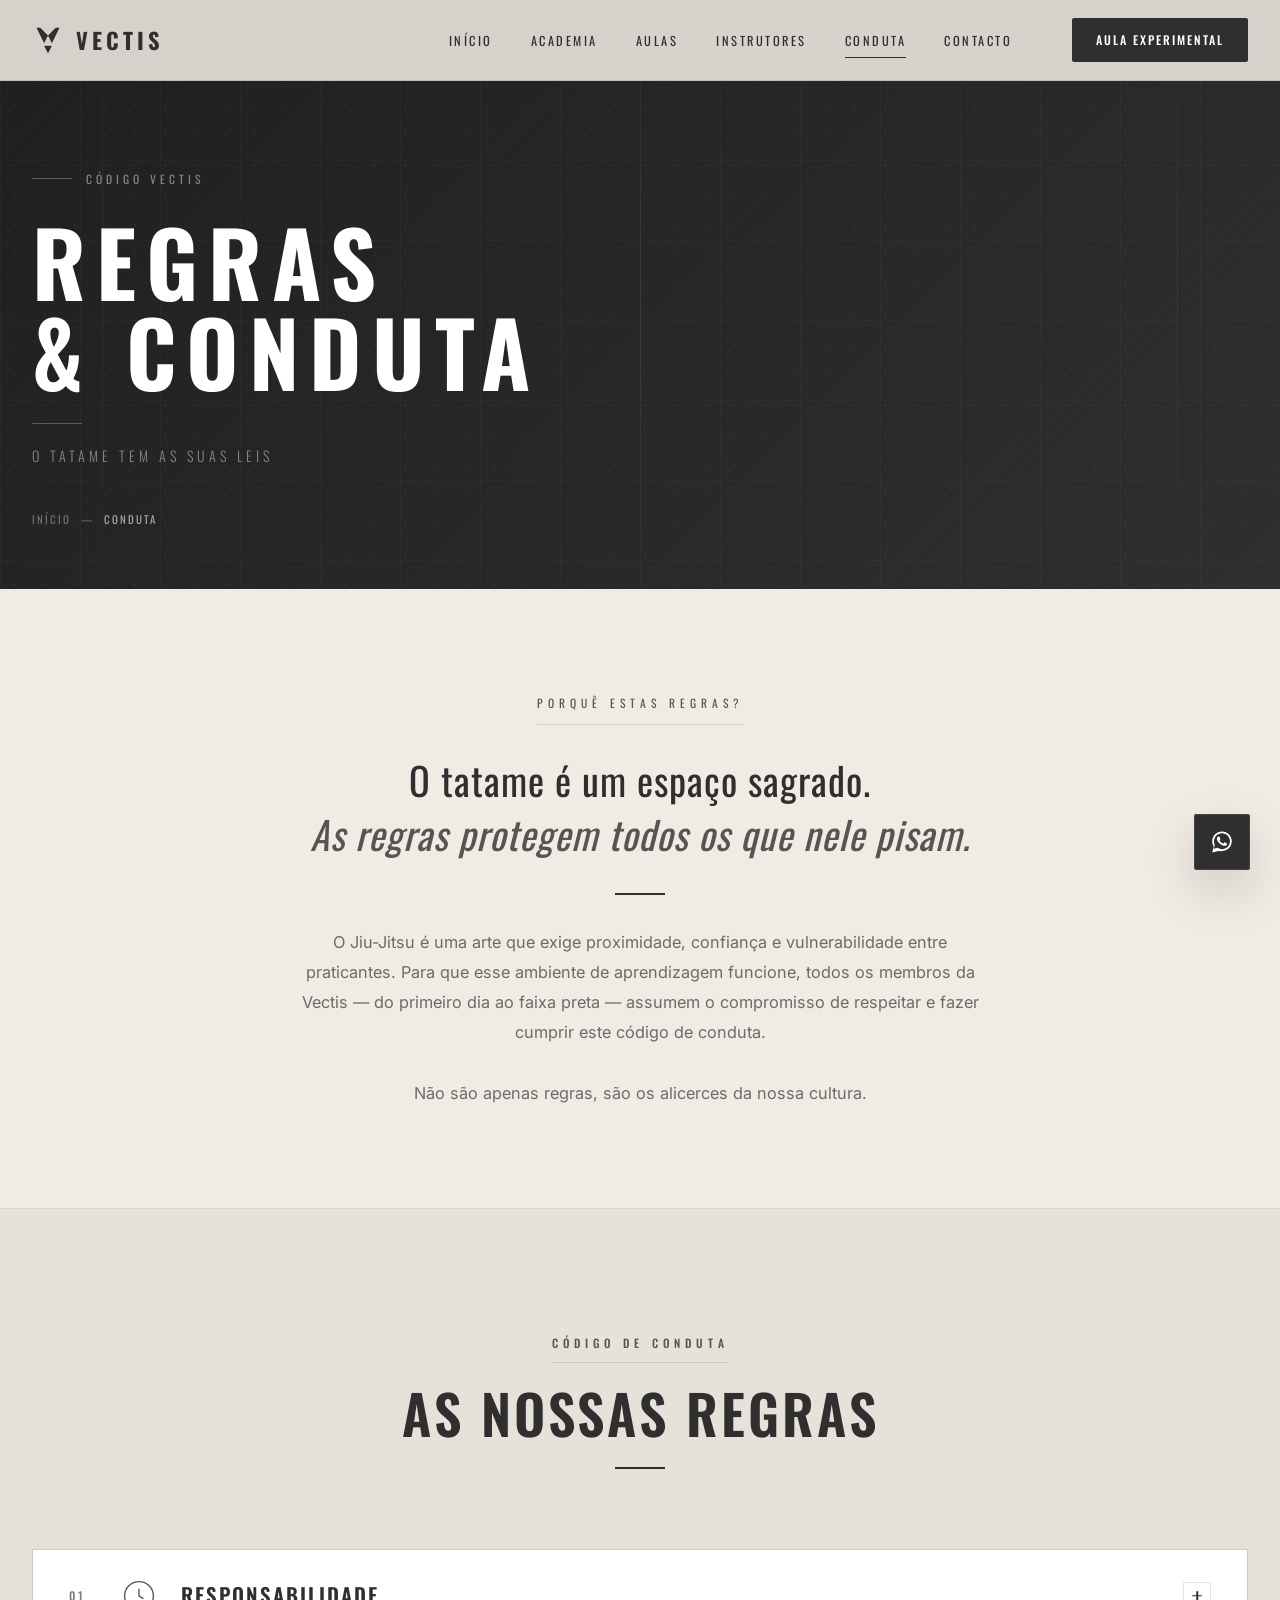
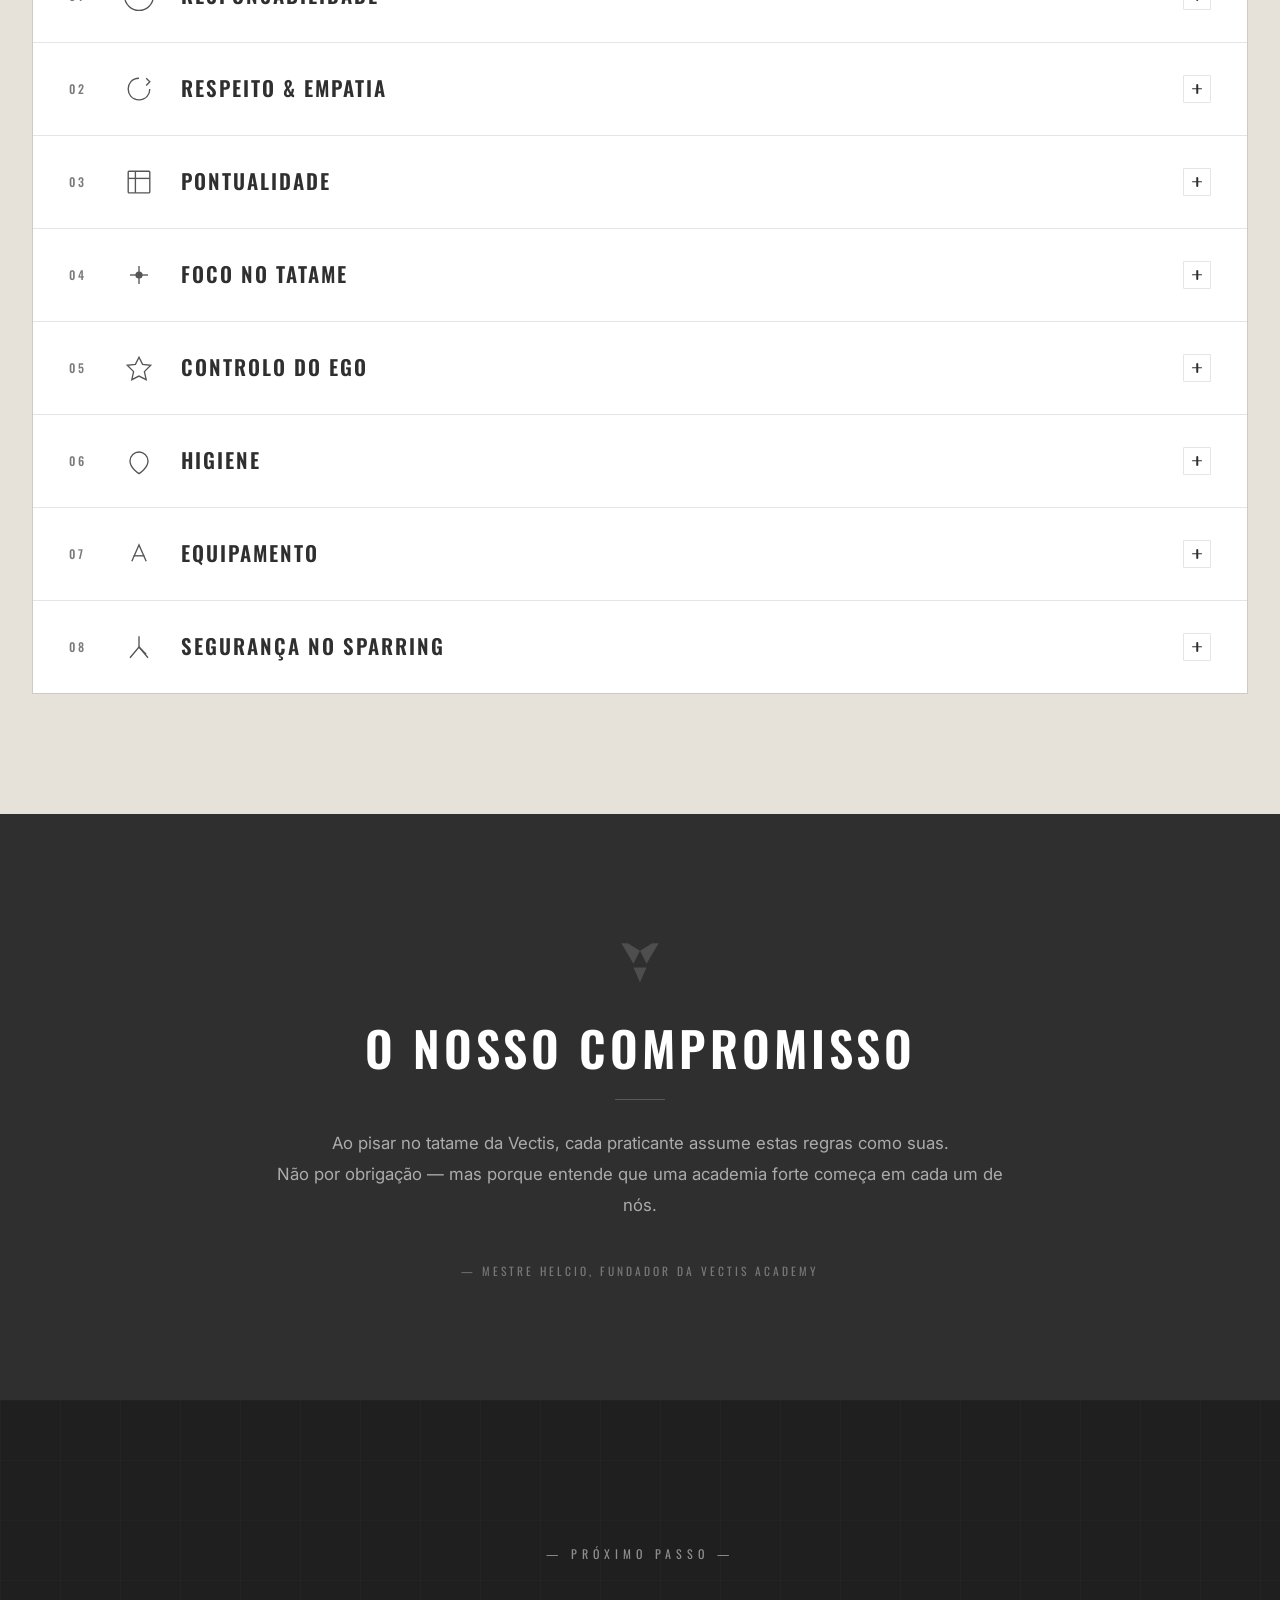
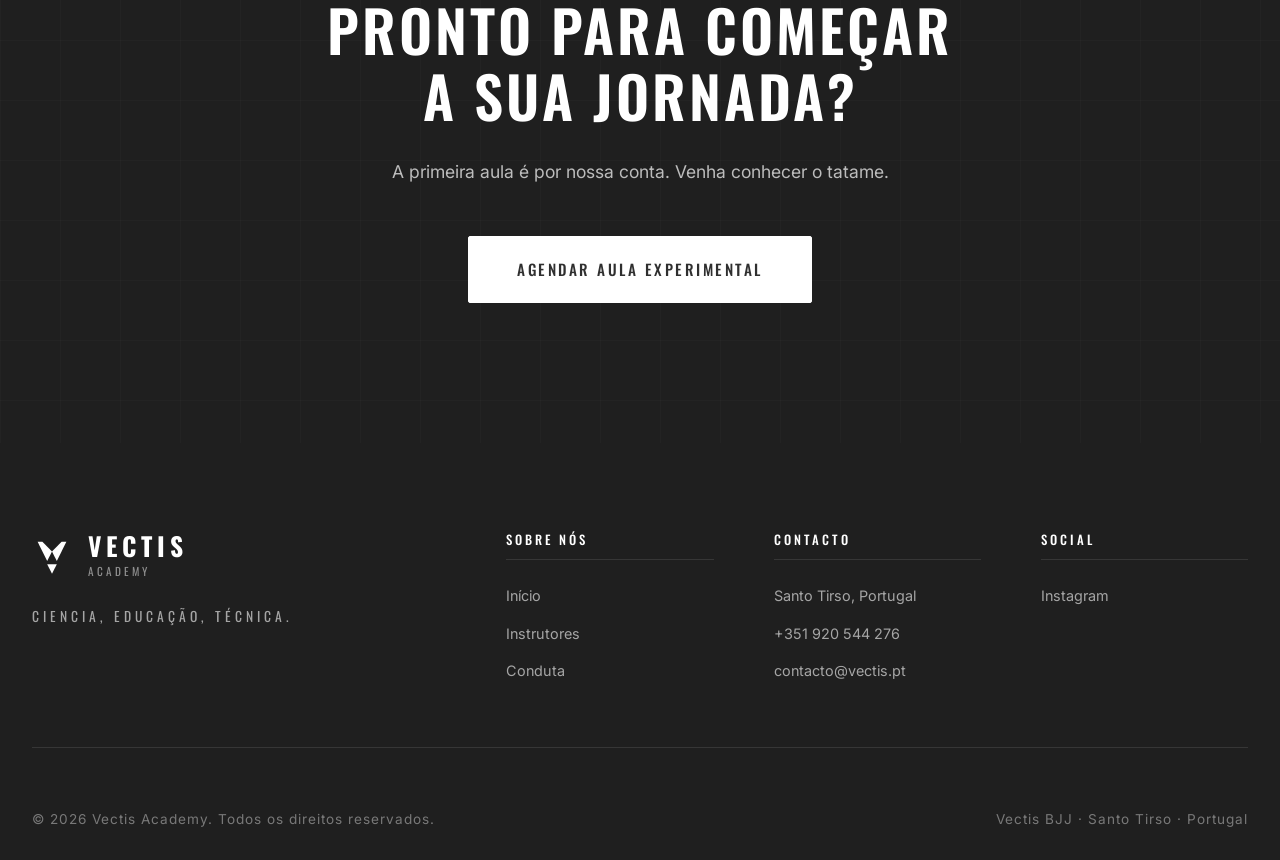
==== commit 561374a5: "diversos" ====
--- a/conduta.html
+++ b/conduta.html
@@ -12,6 +12,7 @@
     <link
         href="https://fonts.googleapis.com/css2?family=Oswald:wght@300;400;500;600;700&family=Inter:wght@300;400;500;600;700&display=swap"
         rel="stylesheet">
+    <link rel="icon" type="image/svg+xml" href="assets/favicon.svg">
     <link rel="stylesheet" href="styles.css">
     <link rel="stylesheet" href="conduta.css">
 </head>
@@ -37,7 +38,7 @@
                 <li><a href="index.html#aulas" class="nav__link">Aulas</a></li>
                 <li><a href="instrutores.html" class="nav__link">Instrutores</a></li>
                 <li><a href="conduta.html" class="nav__link active">Conduta</a></li>
-                <li><a href="index.html#contato" class="nav__link">Contato</a></li>
+                <li><a href="index.html#contato" class="nav__link">Contacto</a></li>
             </ul>
             <a href="index.html#contato" class="nav__cta">Aula Experimental</a>
             <div class="nav__toggle" id="nav-toggle">
@@ -383,33 +384,28 @@
                             <span class="footer__logo-sub">Academy</span>
                         </div>
                     </div>
-                    <p class="footer__tagline">Disciplina. Técnica. Caráter.</p>
+                    <p class="footer__tagline">Ciencia, Educação, Técnica.</p>
                 </div>
                 <div class="footer__col">
-                    <h4>Navegação</h4>
+                    <h4>Sobre nós</h4>
                     <ul>
-                        <li><a href="index.html">Início</a></li>
-                        <li><a href="index.html#sobre">Academia</a></li>
-                        <li><a href="index.html#valores">Princípios</a></li>
-                        <li><a href="index.html#aulas">Aulas</a></li>
+                        <li><a href="/index.html">Início</a></li>
                         <li><a href="instrutores.html">Instrutores</a></li>
                         <li><a href="conduta.html">Conduta</a></li>
                     </ul>
                 </div>
                 <div class="footer__col">
-                    <h4>Contato</h4>
+                    <h4>Contacto</h4>
                     <ul>
                         <li>Santo Tirso, Portugal</li>
-                        <li>+351 XXX XXX XXX</li>
-                        <li>contato@vectis.pt</li>
+                        <li>+351 920 544 276</li>
+                        <li>contacto@vectis.pt</li>
                     </ul>
                 </div>
                 <div class="footer__col">
                     <h4>Social</h4>
                     <ul>
-                        <li><a href="#">Instagram</a></li>
-                        <li><a href="#">Facebook</a></li>
-                        <li><a href="#">YouTube</a></li>
+                        <li><a href="https://www.instagram.com/vectis.bjj/">Instagram</a></li>
                     </ul>
                 </div>
             </div>
--- a/styles.css
+++ b/styles.css
@@ -505,6 +505,7 @@
     height: 100%;
 }
 
+
 .emblem__triangle {
     transform-origin: center;
     animation: triangleGlow 4s ease-in-out infinite;
